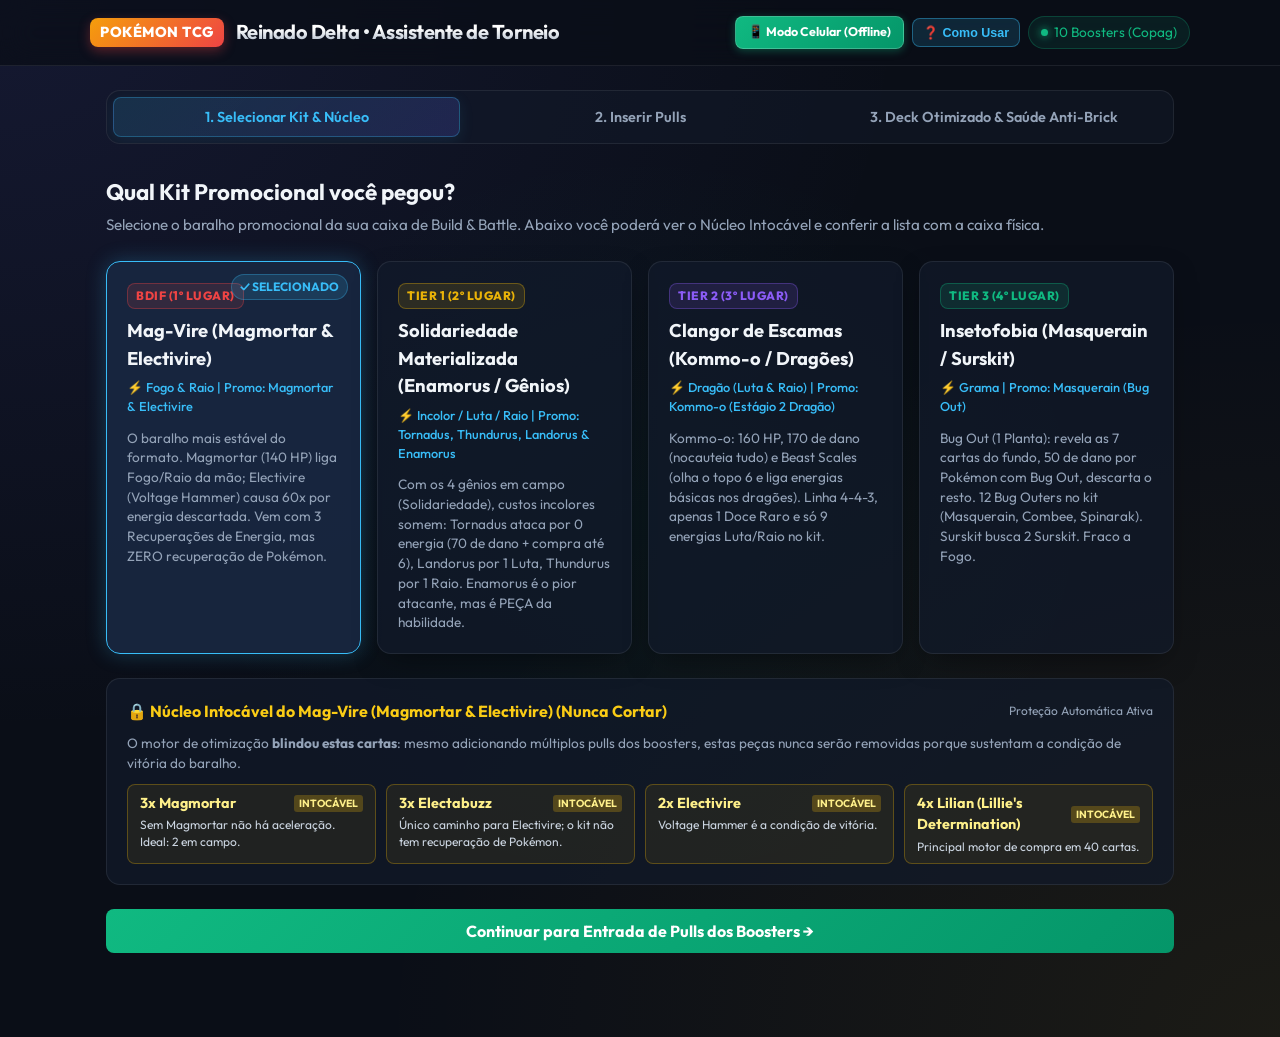
==== app/index.html @ 2afff57f "feat: assistente tático de pré-lançamento reinado delta com suporte mobile offline e 10 boosters" ====
<!DOCTYPE html>
<html lang="pt-BR">
<head>
  <meta charset="UTF-8">
  <meta name="viewport" content="width=device-width, initial-scale=1.0">
  <title>Assistente Tático de Pré-Lançamento | Reinado Delta (Pokémon TCG)</title>
  <meta name="description" content="Assistente de montagem e otimização de baralhos de 40 cartas para o torneio de pré-lançamento da coleção Reinado Delta de Pokémon TCG.">
  <link rel="stylesheet" href="style.css">
</head>
<body>

  <!-- Top Header -->
  <header>
    <div class="header-container">
      <div class="logo-area">
        <span class="logo-badge">POKÉMON TCG</span>
        <span class="logo-title">Reinado Delta • Assistente de Torneio</span>
      </div>
      <div class="header-actions">
        <a href="assistente_offline.html" download="assistente_reinado_delta.html" class="btn-offline-download" title="Baixe este arquivo único e use no celular sem instalar nada e sem internet!">
          📱 Modo Celular (Offline)
        </a>
        <button class="btn-mobile-help" onclick="toggleMobileHelpModal()" title="Instruções para rodar no celular">
          ❓ Como Usar
        </button>
        <div class="event-status">
          <span class="status-dot"></span>
          <span>10 Boosters (Copag)</span>
        </div>
      </div>
    </div>
  </header>

  <!-- Modal / Banner de Instruções para Uso no Celular -->
  <div id="mobileHelpModal" class="mobile-help-box" style="display:none;">
    <div class="mobile-help-header">
      <span>📲 Como Rodar no Celular Sem Instalar Nada</span>
      <button class="btn-close-help" onclick="toggleMobileHelpModal()">✕</button>
    </div>
    <div class="mobile-help-content">
      <div class="help-step">
        <strong>1. Arquivo Único:</strong> Toque no botão verde <em>"📱 Modo Celular (Offline)"</em> acima para baixar o arquivo <code>assistente_reinado_delta.html</code>.
      </div>
      <div class="help-step">
        <strong>2. No Celular:</strong> Você também pode mandar esse arquivo para si mesmo pelo WhatsApp ou Drive e abrir direto no Chrome ou Safari.
      </div>
      <div class="help-step">
        <strong>3. Zero Internet:</strong> O arquivo roda 100% offline dentro da loja, sem plano de dados e sem falhas de sinal.
      </div>
      <div class="help-tip">
        💡 <em>Dica de App Nativo:</em> No Safari (iOS) ou Chrome (Android), toque em <strong>"Adicionar à Tela de Início"</strong> para usar em tela cheia como se fosse um app instalado da loja!
      </div>
    </div>
  </div>

  <!-- Main Container -->
  <main class="main-wrapper">

    <!-- Stepper Navigation -->
    <nav class="stepper" id="stepperNav">
      <button class="step-tab active" data-step="view-kit" id="tab-kit">
        <span>1. Selecionar Kit & Núcleo</span>
      </button>
      <button class="step-tab" data-step="view-pulls" id="tab-pulls">
        <span>2. Inserir Pulls</span>
      </button>
      <button class="step-tab" data-step="view-results" id="tab-results">
        <span>3. Deck Otimizado & Saúde Anti-Brick</span>
      </button>
    </nav>

    <!-- ETAPA 1: SELEÇÃO DO KIT & NÚCLEO INTOCÁVEL -->
    <section class="section-view active" id="view-kit">
      <div class="section-header">
        <h2 class="section-title">Qual Kit Promocional você pegou?</h2>
        <p class="section-desc">Selecione o baralho promocional da sua caixa de Build & Battle. Abaixo você poderá ver o Núcleo Intocável e conferir a lista com a caixa física.</p>
      </div>

      <div class="kits-grid" id="kitsContainer">
        <!-- Renderizado dinamicamente via data.js -->
      </div>

      <!-- Detalhamento do Kit Selecionado: Núcleo Intocável e Debate -->
      <div id="kitDetailPanel"></div>

      <button class="btn-action-primary" onclick="switchStep('view-pulls')" id="btnGoToPulls">
        Continuar para Entrada de Pulls dos Boosters →
      </button>
    </section>

    <!-- ETAPA 2: ENTRADA DOS PULLS -->
    <section class="section-view" id="view-pulls">
      <div class="section-header">
        <h2 class="section-title">O que você tirou nos 10 Boosters (60 Cartas)?</h2>
        <p class="section-desc">Informe as cartas abertas nos seus 10 boosters físicos de 6 cartas (formato nacional Copag = 60 cartas no total). As sugestões abaixo já estão filtradas e otimizadas para o seu kit selecionado.</p>
      </div>

      <!-- Banner de Sugestões Específicas do Kit Escolhido -->
      <div id="kitSuggestionBannerContainer"></div>

      <!-- Quick Text Parser Box -->
      <div class="input-options-box">
        <div class="quick-text-parser">
          <label for="quickTextInput" style="font-weight:600; font-size:0.9rem; color:#38bdf8;">
            ⚡ Entrada Rápida por Digitação / Voz:
          </label>
          <textarea id="quickTextInput" placeholder="Exemplo: 1 delibird, 2 zinia, 1 arcanine com growlithe, 1 tubo de lava, 1 electabuzz extra"></textarea>
          <button class="btn-parse" id="btnParseText">Identificar e Adicionar Cartas</button>
        </div>
        <p style="font-size:0.8rem; color:var(--text-muted);">
          Dica: Você também pode usar os seletores individuais abaixo com 1 clique (+ / -).
        </p>
      </div>

      <!-- Grid de Cartas Relevantes / Staples -->
      <div class="staples-grid" id="staplesContainer">
        <!-- Renderizado dinamicamente via data.js com ordenação por sinergia -->
      </div>

      <button class="btn-action-primary" onclick="switchStep('view-results')" id="btnGoToResults">
        ⚡ Gerar Deck Otimizado de 40 Cartas e Estratégia →
      </button>
    </section>

    <!-- ETAPA 3: RESULTADOS, SAÚDE ANTI-BRICK E TÁTICAS -->
    <section class="section-view" id="view-results">
      <div class="section-header">
        <h2 class="section-title">Seu Baralho Otimizado de Torneio</h2>
        <p class="section-desc">Cortes e adições calculados com núcleo protegido, balanço anti-brick e plano de ataque todo turno.</p>
      </div>

      <!-- Barra de Troca Rápida de Deck para Comparação Imediata no Celular -->
      <div class="quick-deck-switcher-bar">
        <span class="switcher-label">🔄 Deck em Análise:</span>
        <div class="switcher-buttons">
          <button class="btn-switch-deck" id="switch-btn-magmortar" onclick="selectKitAndRecalculate('magmortar')">⚡ Mag-Vire</button>
          <button class="btn-switch-deck" id="switch-btn-enamorus" onclick="selectKitAndRecalculate('enamorus')">🌪️ Gênios</button>
          <button class="btn-switch-deck" id="switch-btn-kommo" onclick="selectKitAndRecalculate('kommo')">🐉 Kommo-o</button>
          <button class="btn-switch-deck" id="switch-btn-masquerain" onclick="selectKitAndRecalculate('masquerain')">🐛 Masquerain</button>
        </div>
      </div>

      <!-- Painel de Saúde do Deck (Anti-Brick Dashboard) -->
      <div id="deckHealthDashboard" style="margin-bottom: 20px;"></div>

      <div class="results-container">
        
        <!-- Coluna Esquerda: Recomendações, Cortes e Táticas -->
        <div style="display:flex; flex-direction:column; gap:16px;">
          
          <!-- Plano para Atacar Todo Turno -->
          <div class="box-panel">
            <h3 class="panel-heading">⚡ Plano para Atacar Todo Turno</h3>
            <div id="attackPlanContainer"></div>
          </div>

          <!-- Painel de Cortes e Adições -->
          <div class="box-panel" id="panelCutsAndAdds">
            <h3 class="panel-heading">✂️ Cortes e Adições Recomendados</h3>
            <div id="preSwapsContainer"></div>
            <div id="cutsContainer"></div>
            <div id="addsContainer"></div>
            <div id="standbyCutsContainer"></div>
          </div>

          <!-- Estação de Energia do Balcão & Alertas -->
          <div class="box-panel" id="panelEnergyAndAlerts">
            <h3 class="panel-heading">⚡ Estação de Energia do Balcão & Alertas</h3>
            <div id="energyStationContainer"></div>
            <div id="warningsContainer" style="margin-top:12px;"></div>
          </div>

          <!-- Painel de Confrontos (Matchups) -->
          <div class="box-panel" id="panelMatchups">
            <div class="panel-heading">
              <span>⚔️ Guia de Partida & Confrontos (VS Cada Arquétipo)</span>
            </div>
            <div id="turnOrderBanner" style="margin-bottom:14px;"></div>
            <div id="matchupFilterContainer" style="margin-bottom:14px;"></div>
            <div id="tacticsMatchups"></div>
          </div>

        </div>

        <!-- Coluna Direita: Lista Final do Baralho -->
        <div>
          <div class="box-panel">
            <div class="panel-heading">
              <span>Baralho Final</span>
              <div style="display:flex; align-items:center; gap:8px;">
                <span class="deck-count-badge" id="deckCountBadge">40 Cartas</span>
                <button class="btn-clipboard" id="btnCopyDeck">📋 Copiar Lista</button>
              </div>
            </div>
            
            <div id="deckListContainer"></div>
          </div>
        </div>

      </div>

      <button class="btn-action-primary" style="background:linear-gradient(135deg, #0284c7, #2563eb); margin-top:20px;" onclick="switchStep('view-pulls')">
        ← Voltar e Ajustar Cartas Abertas
      </button>
    </section>

  </main>

  <script src="data.js"></script>
  <script src="engine.js"></script>
  <script src="app.js"></script>
</body>
</html>
---- app/style.css ----
@import url('https://fonts.googleapis.com/css2?family=Outfit:wght@300;400;500;600;700;800&family=JetBrains+Mono:wght@400;500;700&display=swap');

:root {
  --bg-main: #0a0e17;
  --bg-card: rgba(18, 26, 43, 0.7);
  --bg-card-hover: rgba(28, 40, 65, 0.85);
  --border-subtle: rgba(255, 255, 255, 0.08);
  --border-highlight: rgba(255, 215, 0, 0.4);
  
  --text-main: #f1f5f9;
  --text-muted: #94a3b8;
  --text-accent: #38bdf8;

  --color-fire: #ef4444;
  --color-lightning: #eab308;
  --color-grass: #10b981;
  --color-dragon: #8b5cf6;
  --color-water: #06b6d4;
  
  --radius-sm: 8px;
  --radius-md: 14px;
  --radius-lg: 20px;
  
  --shadow-glow: 0 0 25px rgba(56, 189, 248, 0.15);
  --shadow-card: 0 10px 30px -10px rgba(0, 0, 0, 0.5);
  --transition: all 0.25s cubic-bezier(0.16, 1, 0.3, 1);
}

* {
  margin: 0;
  padding: 0;
  box-sizing: border-box;
  -webkit-tap-highlight-color: transparent;
}

body {
  font-family: 'Outfit', -apple-system, BlinkMacSystemFont, sans-serif;
  background-color: var(--bg-main);
  background-image: 
    radial-gradient(at 0% 0%, rgba(99, 102, 241, 0.12) 0px, transparent 50%),
    radial-gradient(at 100% 100%, rgba(234, 179, 8, 0.08) 0px, transparent 50%),
    radial-gradient(at 50% 50%, rgba(16, 185, 129, 0.05) 0px, transparent 50%);
  color: var(--text-main);
  min-height: 100vh;
  line-height: 1.5;
  padding-bottom: 60px;
}

/* Header & Brand */
header {
  backdrop-filter: blur(16px);
  background: rgba(10, 14, 23, 0.75);
  border-bottom: 1px solid var(--border-subtle);
  position: sticky;
  top: 0;
  z-index: 100;
  padding: 1rem 1.5rem;
}

.header-container {
  max-width: 1100px;
  margin: 0 auto;
  display: flex;
  justify-content: space-between;
  align-items: center;
}

.logo-area {
  display: flex;
  align-items: center;
  gap: 12px;
}

.logo-badge {
  background: linear-gradient(135deg, #f59e0b, #ef4444);
  color: #fff;
  font-weight: 800;
  font-size: 0.9rem;
  padding: 4px 10px;
  border-radius: var(--radius-sm);
  letter-spacing: 0.5px;
  box-shadow: 0 4px 12px rgba(239, 68, 68, 0.35);
}

.logo-title {
  font-size: 1.25rem;
  font-weight: 700;
  letter-spacing: -0.5px;
  background: linear-gradient(180deg, #fff 40%, #94a3b8 100%);
  -webkit-background-clip: text;
  -webkit-text-fill-color: transparent;
}

.event-status {
  font-size: 0.85rem;
  color: #10b981;
  background: rgba(16, 185, 129, 0.1);
  border: 1px solid rgba(16, 185, 129, 0.25);
  padding: 5px 12px;
  border-radius: 999px;
  display: flex;
  align-items: center;
  gap: 6px;
}

.status-dot {
  width: 7px;
  height: 7px;
  border-radius: 50%;
  background-color: #10b981;
  box-shadow: 0 0 8px #10b981;
  animation: pulse 2s infinite;
}

@keyframes pulse {
  0% { opacity: 0.4; }
  50% { opacity: 1; }
  100% { opacity: 0.4; }
}

/* Container */
.main-wrapper {
  max-width: 1100px;
  margin: 1.5rem auto;
  padding: 0 1rem;
}

/* Stepper Navigation */
.stepper {
  display: flex;
  gap: 8px;
  background: rgba(18, 26, 43, 0.5);
  padding: 6px;
  border-radius: var(--radius-md);
  border: 1px solid var(--border-subtle);
  margin-bottom: 2rem;
  overflow-x: auto;
}

.step-tab {
  flex: 1;
  min-width: 140px;
  padding: 10px 16px;
  border-radius: var(--radius-sm);
  border: none;
  background: transparent;
  color: var(--text-muted);
  font-family: inherit;
  font-weight: 600;
  font-size: 0.9rem;
  cursor: pointer;
  display: flex;
  align-items: center;
  justify-content: center;
  gap: 8px;
  transition: var(--transition);
}

.step-tab.active {
  background: linear-gradient(135deg, rgba(56, 189, 248, 0.15), rgba(99, 102, 241, 0.2));
  color: #38bdf8;
  border: 1px solid rgba(56, 189, 248, 0.3);
  box-shadow: 0 4px 15px rgba(56, 189, 248, 0.1);
}

.step-tab:hover:not(.active) {
  background: rgba(255, 255, 255, 0.04);
  color: #e2e8f0;
}

/* Section Card */
.section-view {
  display: none;
  animation: fadeIn 0.3s ease;
}

.section-view.active {
  display: block;
}

@keyframes fadeIn {
  from { opacity: 0; transform: translateY(6px); }
  to { opacity: 1; transform: translateY(0); }
}

.section-header {
  margin-bottom: 1.5rem;
}

.section-title {
  font-size: 1.4rem;
  font-weight: 700;
  margin-bottom: 0.3rem;
  display: flex;
  align-items: center;
  gap: 10px;
}

.section-desc {
  color: var(--text-muted);
  font-size: 0.95rem;
}

/* Kits Selection Grid */
.kits-grid {
  display: grid;
  grid-template-columns: repeat(auto-fit, minmax(240px, 1fr));
  gap: 16px;
  margin-bottom: 1.5rem;
}

.kit-card {
  background: var(--bg-card);
  border: 1px solid var(--border-subtle);
  border-radius: var(--radius-md);
  padding: 1.25rem;
  cursor: pointer;
  transition: var(--transition);
  position: relative;
  overflow: hidden;
  box-shadow: var(--shadow-card);
}

.kit-card:hover {
  background: var(--bg-card-hover);
  transform: translateY(-3px);
  border-color: rgba(255, 255, 255, 0.2);
}

.kit-card.selected {
  border-color: #38bdf8;
  background: rgba(24, 38, 64, 0.95);
  box-shadow: 0 0 20px rgba(56, 189, 248, 0.25);
}

.kit-card.selected::after {
  content: "✓ SELECIONADO";
  position: absolute;
  top: 12px;
  right: 12px;
  font-size: 0.75rem;
  font-weight: 700;
  color: #38bdf8;
  background: rgba(56, 189, 248, 0.15);
  padding: 3px 8px;
  border-radius: 999px;
  border: 1px solid rgba(56, 189, 248, 0.3);
}

.kit-tier-badge {
  display: inline-block;
  font-size: 0.75rem;
  font-weight: 800;
  text-transform: uppercase;
  padding: 3px 8px;
  border-radius: var(--radius-sm);
  margin-bottom: 8px;
  letter-spacing: 0.5px;
}

.kit-name {
  font-size: 1.15rem;
  font-weight: 700;
  margin-bottom: 6px;
}

.kit-type-tag {
  font-size: 0.8rem;
  color: var(--text-accent);
  margin-bottom: 12px;
  font-weight: 500;
}

.kit-desc {
  font-size: 0.85rem;
  color: var(--text-muted);
  line-height: 1.45;
}

/* PAINEL DE DETALHES DO KIT (NÚCLEO INTOCÁVEL & CONFERÊNCIA) */
.kit-detail-card {
  background: var(--bg-card);
  border: 1px solid var(--border-subtle);
  border-radius: var(--radius-md);
  padding: 1.25rem;
  margin-bottom: 1.5rem;
}

.core-cards-grid {
  display: grid;
  grid-template-columns: repeat(auto-fill, minmax(240px, 1fr));
  gap: 10px;
  margin-top: 10px;
}

.core-card-item {
  background: rgba(234, 179, 8, 0.08);
  border: 1px solid rgba(234, 179, 8, 0.3);
  border-radius: var(--radius-sm);
  padding: 8px 12px;
  display: flex;
  flex-direction: column;
  gap: 3px;
}

.core-card-name {
  font-weight: 700;
  font-size: 0.9rem;
  color: #fef08a;
  display: flex;
  align-items: center;
  justify-content: space-between;
}

.core-card-reason {
  font-size: 0.75rem;
  color: #cbd5e1;
  line-height: 1.35;
}

/* PAINEL DE SAÚDE ANTI-BRICK (DASHBOARD) */
.health-dashboard {
  background: linear-gradient(135deg, rgba(18, 26, 43, 0.85), rgba(15, 23, 42, 0.95));
  border: 1px solid rgba(56, 189, 248, 0.3);
  border-radius: var(--radius-md);
  padding: 1.25rem;
  box-shadow: 0 10px 25px -5px rgba(0, 0, 0, 0.4);
}

.health-grid {
  display: grid;
  grid-template-columns: repeat(auto-fit, minmax(180px, 1fr));
  gap: 12px;
  margin-top: 12px;
}

.health-metric-box {
  background: rgba(10, 14, 23, 0.65);
  border: 1px solid var(--border-subtle);
  border-radius: var(--radius-sm);
  padding: 10px 12px;
  display: flex;
  flex-direction: column;
  gap: 4px;
}

.health-metric-title {
  font-size: 0.75rem;
  color: var(--text-muted);
  text-transform: uppercase;
  font-weight: 600;
  letter-spacing: 0.5px;
}

.health-metric-val {
  font-family: 'JetBrains Mono', monospace;
  font-size: 1.25rem;
  font-weight: 800;
  color: #fff;
  display: flex;
  align-items: center;
  gap: 6px;
}

.health-metric-sub {
  font-size: 0.7rem;
  color: var(--text-muted);
}

.metric-status-badge {
  font-size: 0.65rem;
  padding: 2px 6px;
  border-radius: 4px;
  font-weight: 700;
}

.status-ok {
  background: rgba(16, 185, 129, 0.2);
  color: #86efac;
  border: 1px solid rgba(16, 185, 129, 0.4);
}

.status-warn {
  background: rgba(234, 179, 8, 0.2);
  color: #fef08a;
  border: 1px solid rgba(234, 179, 8, 0.4);
}

/* PLANO DE ATAQUE TODO TURNO */
.attack-plan-list {
  display: flex;
  flex-direction: column;
  gap: 8px;
}

.attack-plan-step {
  background: rgba(10, 14, 23, 0.6);
  border-left: 3px solid #10b981;
  padding: 8px 12px;
  border-radius: 4px;
  font-size: 0.85rem;
  line-height: 1.45;
}

/* DYNAMIC SUGGESTION BANNER FOR STEP 2 */
.kit-suggestion-banner {
  background: linear-gradient(135deg, rgba(30, 41, 59, 0.9), rgba(15, 23, 42, 0.95));
  border: 1px solid rgba(56, 189, 248, 0.35);
  border-radius: var(--radius-md);
  padding: 1.25rem;
  margin-bottom: 1.5rem;
  box-shadow: 0 8px 25px -5px rgba(0, 0, 0, 0.4);
  position: relative;
  overflow: hidden;
}

.kit-suggestion-banner::before {
  content: "";
  position: absolute;
  top: 0;
  left: 0;
  width: 4px;
  height: 100%;
  background: linear-gradient(180deg, #38bdf8, #818cf8);
}

.banner-title-row {
  display: flex;
  align-items: center;
  justify-content: space-between;
  margin-bottom: 10px;
}

.banner-kit-badge {
  font-size: 0.85rem;
  font-weight: 800;
  padding: 4px 10px;
  border-radius: var(--radius-sm);
  display: inline-flex;
  align-items: center;
  gap: 6px;
}

.banner-section-text {
  font-size: 0.9rem;
  line-height: 1.5;
  margin-bottom: 8px;
}

.banner-golden {
  color: #fef08a;
}

.banner-traps {
  color: #fca5a5;
  font-size: 0.85rem;
}

/* Quick Input Mode */
.input-options-box {
  background: var(--bg-card);
  border: 1px solid var(--border-subtle);
  border-radius: var(--radius-md);
  padding: 1.25rem;
  margin-bottom: 1.5rem;
}

.quick-text-parser {
  display: flex;
  flex-direction: column;
  gap: 10px;
  margin-bottom: 0.5rem;
}

.quick-text-parser textarea {
  width: 100%;
  background: rgba(10, 14, 23, 0.8);
  border: 1px solid var(--border-subtle);
  color: #fff;
  border-radius: var(--radius-sm);
  padding: 12px;
  font-family: 'JetBrains Mono', monospace;
  font-size: 0.9rem;
  resize: vertical;
  min-height: 70px;
  transition: var(--transition);
}

.quick-text-parser textarea:focus {
  outline: none;
  border-color: #38bdf8;
  box-shadow: 0 0 10px rgba(56, 189, 248, 0.2);
}

.btn-parse {
  align-self: flex-start;
  background: linear-gradient(135deg, #0284c7, #2563eb);
  color: #fff;
  border: none;
  font-family: inherit;
  font-weight: 600;
  font-size: 0.9rem;
  padding: 8px 18px;
  border-radius: var(--radius-sm);
  cursor: pointer;
  transition: var(--transition);
}

.btn-parse:hover {
  filter: brightness(1.15);
  box-shadow: 0 4px 15px rgba(37, 99, 235, 0.35);
}

/* Booster Cards Grid */
.staples-grid {
  display: grid;
  grid-template-columns: repeat(auto-fill, minmax(280px, 1fr));
  gap: 14px;
}

.staple-card {
  background: var(--bg-card);
  border: 1px solid var(--border-subtle);
  border-radius: var(--radius-md);
  padding: 1rem;
  display: flex;
  flex-direction: column;
  justify-content: space-between;
  gap: 10px;
  transition: var(--transition);
  position: relative;
}

.staple-card:hover {
  border-color: rgba(255, 255, 255, 0.18);
  background: var(--bg-card-hover);
}

.staple-card.recommended-for-deck {
  border: 1.5px solid rgba(56, 189, 248, 0.55);
  background: rgba(24, 38, 64, 0.85);
  box-shadow: 0 0 18px rgba(56, 189, 248, 0.15);
}

.staple-card.recommended-for-deck::before {
  content: "⭐ RECOMENDADO PRO SEU KIT";
  position: absolute;
  top: -9px;
  left: 12px;
  background: #0284c7;
  color: #fff;
  font-size: 0.65rem;
  font-weight: 800;
  padding: 2px 7px;
  border-radius: 4px;
  letter-spacing: 0.5px;
}

.staple-card.anti-synergy-for-deck {
  border: 1px solid rgba(239, 68, 68, 0.35);
  opacity: 0.82;
}

.staple-card.anti-synergy-for-deck:hover {
  opacity: 1;
}

.synergy-note-box {
  background: rgba(10, 14, 23, 0.6);
  border-left: 3px solid #38bdf8;
  padding: 6px 10px;
  border-radius: 4px;
  font-size: 0.75rem;
  margin-top: 6px;
  line-height: 1.35;
}

.synergy-note-box.warning-note {
  border-left-color: #ef4444;
  color: #fca5a5;
  background: rgba(239, 68, 68, 0.08);
}

.staple-header {
  display: flex;
  justify-content: space-between;
  align-items: flex-start;
}

.staple-title {
  font-size: 1rem;
  font-weight: 700;
}

.staple-tier {
  font-size: 0.75rem;
  font-weight: 700;
  padding: 2px 7px;
  border-radius: var(--radius-sm);
  background: rgba(255, 255, 255, 0.1);
}

.staple-tier.tier-S {
  background: rgba(234, 179, 8, 0.2);
  color: #facc15;
  border: 1px solid rgba(234, 179, 8, 0.4);
}

.staple-tier.tier-A {
  background: rgba(56, 189, 248, 0.15);
  color: #38bdf8;
  border: 1px solid rgba(56, 189, 248, 0.3);
}

.staple-tier.tier-B {
  background: rgba(148, 163, 184, 0.15);
  color: #cbd5e1;
}

.staple-desc {
  font-size: 0.8rem;
  color: var(--text-muted);
  line-height: 1.4;
}

.counter-controls {
  display: flex;
  align-items: center;
  justify-content: space-between;
  background: rgba(10, 14, 23, 0.6);
  padding: 4px 8px;
  border-radius: var(--radius-sm);
  border: 1px solid var(--border-subtle);
}

.btn-counter {
  width: 28px;
  height: 28px;
  border-radius: 6px;
  border: 1px solid var(--border-subtle);
  background: rgba(255, 255, 255, 0.05);
  color: #fff;
  font-size: 1.1rem;
  font-weight: bold;
  display: flex;
  align-items: center;
  justify-content: center;
  cursor: pointer;
  transition: var(--transition);
}

.btn-counter:hover {
  background: rgba(56, 189, 248, 0.2);
  border-color: #38bdf8;
}

.counter-val {
  font-family: 'JetBrains Mono', monospace;
  font-weight: 700;
  font-size: 0.95rem;
}

/* Result View Layout */
.results-container {
  display: grid;
  grid-template-columns: 1fr 1fr;
  gap: 20px;
}

@media (max-width: 800px) {
  .results-container {
    grid-template-columns: 1fr;
  }
}

.box-panel {
  background: var(--bg-card);
  border: 1px solid var(--border-subtle);
  border-radius: var(--radius-md);
  padding: 1.25rem;
  box-shadow: var(--shadow-card);
}

.panel-heading {
  font-size: 1.15rem;
  font-weight: 700;
  margin-bottom: 1rem;
  padding-bottom: 0.5rem;
  border-bottom: 1px solid var(--border-subtle);
  display: flex;
  align-items: center;
  justify-content: space-between;
}

.deck-count-badge {
  background: #10b981;
  color: #064e3b;
  font-weight: 800;
  font-size: 0.8rem;
  padding: 3px 9px;
  border-radius: 999px;
}

.cut-item {
  background: rgba(239, 68, 68, 0.08);
  border-left: 3px solid #ef4444;
  padding: 8px 12px;
  border-radius: 4px;
  margin-bottom: 8px;
  font-size: 0.85rem;
}

.add-item {
  background: rgba(16, 185, 129, 0.08);
  border-left: 3px solid #10b981;
  padding: 8px 12px;
  border-radius: 4px;
  margin-bottom: 8px;
  font-size: 0.85rem;
}

.deck-category {
  margin-bottom: 1rem;
}

.category-title {
  font-size: 0.85rem;
  font-weight: 700;
  text-transform: uppercase;
  color: var(--text-accent);
  margin-bottom: 6px;
  letter-spacing: 0.5px;
}

.deck-card-row {
  display: flex;
  justify-content: space-between;
  align-items: center;
  padding: 6px 0;
  border-bottom: 1px solid rgba(255, 255, 255, 0.04);
  font-size: 0.9rem;
}

.deck-card-count {
  font-family: 'JetBrains Mono', monospace;
  font-weight: 700;
  color: #38bdf8;
  margin-right: 8px;
}

.badge-core-tag {
  font-size: 0.65rem;
  font-weight: 800;
  background: rgba(234, 179, 8, 0.2);
  color: #facc15;
  border: 1px solid rgba(234, 179, 8, 0.4);
  padding: 1px 6px;
  border-radius: 4px;
  margin-left: 6px;
}

.matchup-box {
  background: rgba(99, 102, 241, 0.08);
  border: 1px solid rgba(99, 102, 241, 0.2);
  border-radius: var(--radius-sm);
  padding: 10px 14px;
  margin-bottom: 10px;
  font-size: 0.85rem;
}

.alert-warning {
  background: rgba(234, 179, 8, 0.1);
  border: 1px solid rgba(234, 179, 8, 0.3);
  color: #fef08a;
  padding: 10px 14px;
  border-radius: var(--radius-sm);
  margin-bottom: 12px;
  font-size: 0.85rem;
}

.btn-action-primary {
  display: block;
  width: 100%;
  background: linear-gradient(135deg, #10b981, #059669);
  color: #fff;
  border: none;
  font-family: inherit;
  font-size: 1rem;
  font-weight: 700;
  padding: 12px 20px;
  border-radius: var(--radius-sm);
  cursor: pointer;
  text-align: center;
  transition: var(--transition);
  margin-top: 1.5rem;
}

.btn-action-primary:hover {
  filter: brightness(1.15);
  box-shadow: 0 6px 20px rgba(16, 185, 129, 0.35);
}

.btn-clipboard {
  background: rgba(255, 255, 255, 0.08);
  border: 1px solid var(--border-subtle);
  color: #fff;
  font-family: inherit;
  font-size: 0.8rem;
  font-weight: 600;
  padding: 6px 12px;
  border-radius: var(--radius-sm);
  cursor: pointer;
  transition: var(--transition);
}

.btn-clipboard:hover {
  background: rgba(255, 255, 255, 0.15);
}

/* =====================================================================
   ESTAÇÃO DE ENERGIA DO BALCÃO & ESTILOS AVANÇADOS DA ETAPA 3
   ===================================================================== */
.energy-station-box {
  background: rgba(15, 23, 42, 0.65);
  border: 1px solid rgba(56, 189, 248, 0.25);
  border-radius: var(--radius-sm);
  padding: 14px;
}

.energy-station-title {
  font-size: 0.85rem;
  font-weight: 700;
  color: #38bdf8;
  margin-bottom: 10px;
  display: flex;
  align-items: center;
  gap: 6px;
}

.energy-pills-row {
  display: flex;
  flex-wrap: wrap;
  gap: 10px;
  margin-bottom: 12px;
}

.energy-pill {
  display: inline-flex;
  align-items: center;
  gap: 8px;
  background: rgba(30, 41, 59, 0.8);
  border: 1px solid rgba(255, 255, 255, 0.12);
  padding: 6px 14px;
  border-radius: 9999px;
  font-size: 0.9rem;
  font-weight: 700;
  color: #f8fafc;
  box-shadow: 0 2px 6px rgba(0, 0, 0, 0.3);
}

.energy-pill-count {
  background: rgba(56, 189, 248, 0.2);
  color: #38bdf8;
  border: 1px solid rgba(56, 189, 248, 0.4);
  padding: 2px 8px;
  border-radius: 12px;
  font-size: 0.8rem;
}

.energy-tip-box {
  font-size: 0.8rem;
  color: #94a3b8;
  line-height: 1.4;
  margin-bottom: 10px;
}

.energy-weakness-tag {
  display: inline-flex;
  align-items: center;
  gap: 6px;
  font-size: 0.75rem;
  font-weight: 700;
  padding: 4px 10px;
  border-radius: 6px;
  background: rgba(244, 63, 94, 0.12);
  border: 1px solid rgba(244, 63, 94, 0.3);
  color: #fda4af;
}

.clean-status-banner {
  display: flex;
  align-items: center;
  gap: 8px;
  background: rgba(16, 185, 129, 0.08);
  border: 1px solid rgba(16, 185, 129, 0.25);
  color: #6ee7b7;
  padding: 8px 12px;
  border-radius: var(--radius-sm);
  font-size: 0.8rem;
  font-weight: 600;
}

/* =====================================================================
   FILA DE CORTES DE PRONTIDÃO (STANDBY CUTS QUEUE)
   ===================================================================== */
.standby-cuts-box {
  background: rgba(30, 41, 59, 0.5);
  border: 1px dashed rgba(148, 163, 184, 0.25);
  border-radius: var(--radius-sm);
  padding: 12px 14px;
  margin-top: 10px;
}

.standby-cuts-header {
  font-size: 0.8rem;
  font-weight: 700;
  color: #cbd5e1;
  margin-bottom: 8px;
  display: flex;
  align-items: center;
  gap: 6px;
}

.standby-cut-item {
  display: flex;
  align-items: flex-start;
  gap: 8px;
  font-size: 0.78rem;
  color: #94a3b8;
  padding: 4px 0;
  border-bottom: 1px solid rgba(255, 255, 255, 0.04);
}

.standby-cut-item:last-child {
  border-bottom: none;
}

.standby-cut-badge {
  font-size: 0.7rem;
  font-weight: 700;
  background: rgba(239, 68, 68, 0.15);
  color: #fca5a5;
  border: 1px solid rgba(239, 68, 68, 0.3);
  padding: 1px 6px;
  border-radius: 4px;
  white-space: nowrap;
}

/* =====================================================================
   ORDEM DE TURNO & ABAS DE CONFRONTOS (MATCHUP SYSTEM)
   ===================================================================== */
.turn-order-card {
  display: flex;
  align-items: center;
  gap: 12px;
  background: rgba(16, 185, 129, 0.08);
  border: 1px solid rgba(16, 185, 129, 0.25);
  padding: 10px 14px;
  border-radius: var(--radius-sm);
}

.turn-order-label {
  font-size: 0.75rem;
  text-transform: uppercase;
  letter-spacing: 0.05em;
  color: #6ee7b7;
  font-weight: 800;
}

.turn-order-text {
  font-size: 0.85rem;
  font-weight: 600;
  color: #f8fafc;
}

.matchup-filter-bar {
  display: flex;
  flex-wrap: wrap;
  gap: 8px;
}

.matchup-filter-btn {
  background: rgba(255, 255, 255, 0.05);
  border: 1px solid var(--border-subtle);
  color: var(--text-muted);
  font-family: inherit;
  font-size: 0.8rem;
  font-weight: 600;
  padding: 6px 12px;
  border-radius: var(--radius-sm);
  cursor: pointer;
  transition: var(--transition);
}

.matchup-filter-btn:hover {
  background: rgba(255, 255, 255, 0.1);
  color: #fff;
}

.matchup-filter-btn.active {
  background: rgba(56, 189, 248, 0.15);
  border-color: #38bdf8;
  color: #38bdf8;
  box-shadow: 0 0 10px rgba(56, 189, 248, 0.2);
}

.matchup-cards-grid {
  display: flex;
  flex-direction: column;
  gap: 12px;
}

.matchup-card-modern {
  background: rgba(15, 23, 42, 0.65);
  border: 1px solid rgba(255, 255, 255, 0.08);
  border-radius: var(--radius-sm);
  padding: 14px;
  transition: var(--transition);
}

.matchup-card-modern:hover {
  border-color: rgba(56, 189, 248, 0.3);
  box-shadow: 0 4px 16px rgba(0, 0, 0, 0.3);
}

.matchup-header-modern {
  display: flex;
  justify-content: space-between;
  align-items: center;
  margin-bottom: 10px;
  padding-bottom: 8px;
  border-bottom: 1px solid rgba(255, 255, 255, 0.06);
}

.matchup-title-text {
  font-size: 0.95rem;
  font-weight: 800;
  color: #f8fafc;
}

.matchup-adv-badge {
  font-size: 0.72rem;
  font-weight: 800;
  padding: 3px 10px;
  border-radius: 9999px;
  text-transform: uppercase;
  letter-spacing: 0.03em;
}

.adv-favorable {
  background: rgba(16, 185, 129, 0.15);
  color: #6ee7b7;
  border: 1px solid rgba(16, 185, 129, 0.4);
}

.adv-even {
  background: rgba(234, 179, 8, 0.15);
  color: #fde047;
  border: 1px solid rgba(234, 179, 8, 0.4);
}

.adv-unfavorable {
  background: rgba(239, 68, 68, 0.15);
  color: #fca5a5;
  border: 1px solid rgba(239, 68, 68, 0.4);
}

.matchup-section {
  margin-bottom: 8px;
  font-size: 0.83rem;
  line-height: 1.45;
}

.matchup-section-label {
  font-size: 0.72rem;
  font-weight: 800;
  text-transform: uppercase;
  letter-spacing: 0.04em;
  margin-bottom: 2px;
  display: flex;
  align-items: center;
  gap: 4px;
}

.label-target {
  color: #38bdf8;
}

.label-plan {
  color: #a7f3d0;
}

.label-caution {
  color: #fca5a5;
}

.matchup-caution-box {
  background: rgba(239, 68, 68, 0.06);
  border-left: 3px solid #ef4444;
  padding: 6px 10px;
  border-radius: 0 4px 4px 0;
  margin-top: 6px;
  font-size: 0.8rem;
  color: #fecaca;
}

/* =====================================================================
   DETALHAMENTO TÁTICO EXPANSÍVEL (COMO FAZER NA PRÁTICA)
   ===================================================================== */
.btn-toggle-details {
  display: flex;
  align-items: center;
  justify-content: space-between;
  width: 100%;
  background: rgba(56, 189, 248, 0.08);
  border: 1px solid rgba(56, 189, 248, 0.25);
  color: #38bdf8;
  font-family: inherit;
  font-size: 0.8rem;
  font-weight: 700;
  padding: 8px 12px;
  border-radius: var(--radius-sm);
  cursor: pointer;
  margin-top: 10px;
  transition: var(--transition);
}

.btn-toggle-details:hover {
  background: rgba(56, 189, 248, 0.16);
  border-color: #38bdf8;
  color: #fff;
  box-shadow: 0 2px 8px rgba(56, 189, 248, 0.2);
}

.matchup-details-accordion {
  background: rgba(15, 23, 42, 0.85);
  border: 1px solid rgba(56, 189, 248, 0.2);
  border-radius: var(--radius-sm);
  padding: 12px 14px;
  margin-top: 10px;
  display: flex;
  flex-direction: column;
  gap: 10px;
  animation: fadeInAccordion 0.25s ease-out;
}

@keyframes fadeInAccordion {
  from { opacity: 0; transform: translateY(-4px); }
  to { opacity: 1; transform: translateY(0); }
}

.details-block {
  font-size: 0.8rem;
  line-height: 1.45;
}

.details-block-header {
  font-size: 0.72rem;
  font-weight: 800;
  text-transform: uppercase;
  letter-spacing: 0.04em;
  margin-bottom: 3px;
  display: flex;
  align-items: center;
  gap: 5px;
}

.header-pull {
  color: #38bdf8;
}

.header-math {
  color: #facc15;
}

.header-steps {
  color: #34d399;
}

.header-planb {
  color: #fb923c;
}

.details-step-list {
  display: flex;
  flex-direction: column;
  gap: 4px;
  margin-top: 4px;
}

.details-step-item {
  background: rgba(255, 255, 255, 0.03);
  padding: 4px 8px;
  border-radius: 4px;
  border-left: 2px solid #10b981;
  color: #cbd5e1;
}

.details-planb-box {
  background: rgba(249, 115, 22, 0.08);
  border-left: 2px solid #f97316;
  padding: 6px 10px;
  border-radius: 0 4px 4px 0;
  color: #fed7aa;
}

/* =====================================================================
   RECURSOS MOBILE & OFFLINE ZERO-INSTALL
   ===================================================================== */
.header-actions {
  display: flex;
  align-items: center;
  gap: 8px;
  flex-wrap: wrap;
}

.btn-offline-download {
  display: inline-flex;
  align-items: center;
  gap: 6px;
  background: linear-gradient(135deg, #10b981, #059669);
  color: #fff;
  font-size: 0.78rem;
  font-weight: 700;
  padding: 6px 12px;
  border-radius: var(--radius-sm);
  text-decoration: none;
  box-shadow: 0 2px 8px rgba(16, 185, 129, 0.35);
  transition: var(--transition);
  border: 1px solid rgba(255, 255, 255, 0.2);
}

.btn-offline-download:hover {
  transform: translateY(-1px);
  box-shadow: 0 4px 12px rgba(16, 185, 129, 0.5);
  color: #fff;
}

.btn-mobile-help {
  background: rgba(56, 189, 248, 0.15);
  border: 1px solid rgba(56, 189, 248, 0.4);
  color: #38bdf8;
  font-size: 0.78rem;
  font-weight: 600;
  padding: 6px 10px;
  border-radius: var(--radius-sm);
  cursor: pointer;
  transition: var(--transition);
}

.btn-mobile-help:hover {
  background: rgba(56, 189, 248, 0.25);
}

/* Modal / Box de Ajuda Celular */
.mobile-help-box {
  background: #0f172a;
  border: 1px solid #38bdf8;
  border-radius: var(--radius-md);
  margin: 12px auto;
  max-width: 1200px;
  padding: 16px;
  box-shadow: 0 8px 24px rgba(0, 0, 0, 0.5);
  animation: fadeIn 0.2s ease-out;
}

.mobile-help-header {
  display: flex;
  justify-content: space-between;
  align-items: center;
  font-size: 0.95rem;
  font-weight: 700;
  color: #38bdf8;
  border-bottom: 1px solid rgba(56, 189, 248, 0.2);
  padding-bottom: 8px;
  margin-bottom: 12px;
}

.btn-close-help {
  background: none;
  border: none;
  color: #94a3b8;
  font-size: 1.1rem;
  cursor: pointer;
}

.mobile-help-content {
  display: flex;
  flex-direction: column;
  gap: 10px;
  font-size: 0.85rem;
  line-height: 1.5;
  color: #cbd5e1;
}

.help-step {
  background: rgba(255, 255, 255, 0.03);
  padding: 8px 12px;
  border-radius: var(--radius-sm);
  border-left: 3px solid #38bdf8;
}

.help-tip {
  background: rgba(234, 179, 8, 0.1);
  border-left: 3px solid #eab308;
  padding: 8px 12px;
  border-radius: var(--radius-sm);
  color: #fef08a;
  font-size: 0.82rem;
}

/* Barra de Troca Rápida de Decks (Etapa 3) */
.quick-deck-switcher-bar {
  display: flex;
  align-items: center;
  gap: 10px;
  background: rgba(15, 23, 42, 0.8);
  border: 1px solid var(--border-subtle);
  border-radius: var(--radius-md);
  padding: 8px 14px;
  margin-bottom: 18px;
  flex-wrap: wrap;
}

.switcher-label {
  font-size: 0.82rem;
  font-weight: 700;
  color: #94a3b8;
  text-transform: uppercase;
  letter-spacing: 0.05em;
}

.switcher-buttons {
  display: flex;
  gap: 8px;
  flex-wrap: wrap;
  flex: 1;
}

.btn-switch-deck {
  background: rgba(255, 255, 255, 0.05);
  border: 1px solid var(--border-subtle);
  color: #cbd5e1;
  font-size: 0.8rem;
  font-weight: 700;
  padding: 6px 12px;
  border-radius: var(--radius-sm);
  cursor: pointer;
  transition: var(--transition);
}

.btn-switch-deck:hover {
  background: rgba(56, 189, 248, 0.15);
  border-color: #38bdf8;
  color: #fff;
}

.btn-switch-deck.active {
  background: #0284c7;
  border-color: #38bdf8;
  color: #fff;
  box-shadow: 0 0 10px rgba(2, 132, 199, 0.5);
}

/* Otimizações Mobile Cirúrgicas (Touch Targets e Telas Menores) */
@media (max-width: 640px) {
  .header-container {
    flex-direction: column;
    align-items: flex-start;
    gap: 10px;
  }

  .header-actions {
    width: 100%;
    justify-content: space-between;
  }

  .stepper {
    flex-direction: column;
    gap: 6px;
  }

  .step-tab {
    width: 100%;
    justify-content: center;
    padding: 10px 14px;
    font-size: 0.88rem;
    min-height: 44px;
  }

  .btn-counter {
    width: 36px;
    height: 36px;
    font-size: 1.3rem;
  }

  .counter-controls {
    padding: 6px 10px;
  }

  .switcher-buttons {
    width: 100%;
    display: grid;
    grid-template-columns: 1fr 1fr;
    gap: 6px;
  }

  .btn-switch-deck {
    text-align: center;
    padding: 8px 6px;
    min-height: 42px;
  }

  .matchup-filter-bar {
    display: grid;
    grid-template-columns: 1fr 1fr;
    gap: 6px;
  }

  .btn-filter-matchup {
    text-align: center;
    padding: 8px 6px;
    min-height: 40px;
  }

  .btn-action-primary {
    min-height: 48px;
    font-size: 0.95rem;
  }

  .btn-toggle-details {
    min-height: 44px;
    padding: 10px 14px;
  }
}
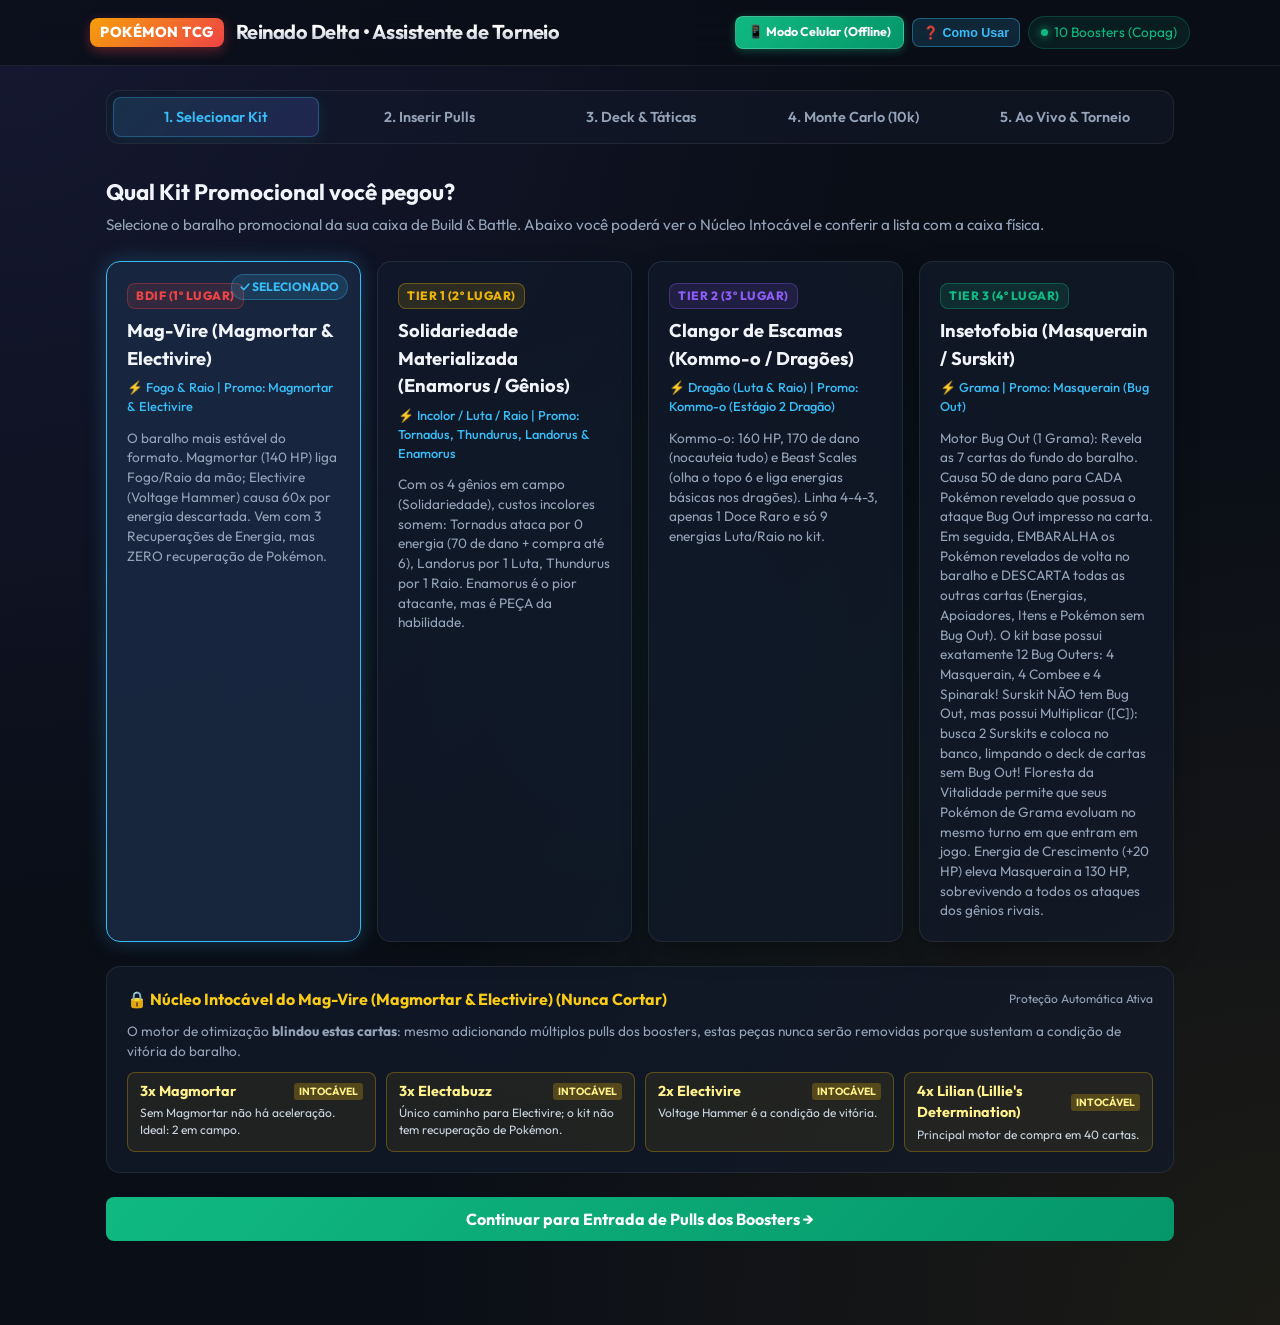
==== commit e23436a6: "v2.1" ====
--- a/app/index.html
+++ b/app/index.html
@@ -59,13 +59,19 @@
     <!-- Stepper Navigation -->
     <nav class="stepper" id="stepperNav">
       <button class="step-tab active" data-step="view-kit" id="tab-kit">
-        <span>1. Selecionar Kit & Núcleo</span>
+        <span>1. Selecionar Kit</span>
       </button>
       <button class="step-tab" data-step="view-pulls" id="tab-pulls">
         <span>2. Inserir Pulls</span>
       </button>
       <button class="step-tab" data-step="view-results" id="tab-results">
-        <span>3. Deck Otimizado & Saúde Anti-Brick</span>
+        <span>3. Deck & Táticas</span>
+      </button>
+      <button class="step-tab" data-step="view-montecarlo" id="tab-montecarlo">
+        <span>4. Monte Carlo (10k)</span>
+      </button>
+      <button class="step-tab" data-step="view-tournament" id="tab-tournament">
+        <span>5. Ao Vivo & Torneio</span>
       </button>
     </nav>
 
@@ -199,8 +205,272 @@
 
       </div>
 
-      <button class="btn-action-primary" style="background:linear-gradient(135deg, #0284c7, #2563eb); margin-top:20px;" onclick="switchStep('view-pulls')">
-        ← Voltar e Ajustar Cartas Abertas
+      <div style="display:flex; gap:12px; margin-top:20px; flex-wrap:wrap;">
+        <button class="btn-action-primary" style="background:#334155; flex:1;" onclick="switchStep('view-pulls')">
+          ← Voltar e Ajustar Pulls
+        </button>
+        <button class="btn-action-primary" style="flex:2;" onclick="switchStep('view-montecarlo')">
+          🎲 Avançar para o Simulador Monte Carlo (10.000 Mãos) →
+        </button>
+      </div>
+    </section>
+
+    <!-- ETAPA 4: SIMULADOR MONTE CARLO -->
+    <section class="section-view" id="view-montecarlo">
+      <div class="section-header">
+        <h2 class="section-title">🎲 Simulador Estocástico Monte Carlo</h2>
+        <p class="section-desc">Submete o seu baralho de 40 cartas a 10.000 compras simuladas em memória, aplicando as regras oficiais de compra, mulligan e separação de 4 prêmios para prever a consistência real na mesa.</p>
+      </div>
+
+      <div class="mc-hero-box">
+        <div class="mc-hero-content">
+          <h3 style="margin:0 0 6px 0; color:#38bdf8; font-size:1.1rem;">Simulação de 10.000 Mãos em Tempo Real</h3>
+          <p style="margin:0; font-size:0.85rem; color:#cbd5e1;">O algoritmo computa a probabilidade empírica de abrir com o seu atacante principal, ter energias ou apoiadores na largada e o risco exato de trancar cartas-chave nos 4 prêmios.</p>
+        </div>
+        <button class="btn-action-primary btn-run-mc" id="btnRunMonteCarlo" onclick="runMonteCarloSimulation()">
+          ⚡ Executar Simulação Monte Carlo (10.000)
+        </button>
+      </div>
+
+      <div id="mcLoading" class="mc-loading-state" style="display:none;">
+        <div class="mc-spinner"></div>
+        <span>Embaralhando e simulando 10.000 partidas virtuais...</span>
+      </div>
+
+      <!-- Container de Resultados do Monte Carlo -->
+      <div id="mcResultsContainer" style="display:none; margin-top:20px;">
+        <div class="mc-stats-grid">
+          <div class="mc-stat-card">
+            <span class="mc-stat-label">🎯 Lead Starter no T1</span>
+            <span class="mc-stat-value" id="mcLeadRate">0%</span>
+            <span class="mc-stat-desc" id="mcLeadDesc">Probabilidade de abrir com o Pokémon de início ideal</span>
+          </div>
+
+          <div class="mc-stat-card">
+            <span class="mc-stat-label">⚡ Ataque Ofensivo T1</span>
+            <span class="mc-stat-value" id="mcT1OffensiveRate">0%</span>
+            <span class="mc-stat-desc">Mão com Lead Starter + Energia Básica simultaneamente</span>
+          </div>
+
+          <div class="mc-stat-card">
+            <span class="mc-stat-label">🔄 Risco de Mulligan</span>
+            <span class="mc-stat-value" id="mcMulliganRate">0%</span>
+            <span class="mc-stat-desc">Chance de comprar mão inicial com ZERO Pokémon básicos</span>
+          </div>
+
+          <div class="mc-stat-card">
+            <span class="mc-stat-label">📖 Apoiador / Busca no T1</span>
+            <span class="mc-stat-value" id="mcSupporterRate">0%</span>
+            <span class="mc-stat-desc">Chance de ter Brock, Lílian ou Poké Pad na mão inicial</span>
+          </div>
+        </div>
+
+        <!-- Médias da Mão Inicial -->
+        <div class="box-panel" style="margin-top:16px;">
+          <h3 class="panel-heading">📊 Composição Média da Mão Inicial (7 Cartas)</h3>
+          <div class="mc-averages-bar">
+            <div class="mc-avg-item">
+              <span class="mc-avg-label">Básicos</span>
+              <span class="mc-avg-val" id="mcAvgBasics">0.0</span>
+            </div>
+            <div class="mc-avg-item">
+              <span class="mc-avg-label">Energias</span>
+              <span class="mc-avg-val" id="mcAvgEnergies">0.0</span>
+            </div>
+            <div class="mc-avg-item">
+              <span class="mc-avg-label">Apoiadores / Outs</span>
+              <span class="mc-avg-val" id="mcAvgSupporters">0.0</span>
+            </div>
+            <div class="mc-avg-item">
+              <span class="mc-avg-label">Tempo Computacional</span>
+              <span class="mc-avg-val" id="mcElapsed">0 ms</span>
+            </div>
+          </div>
+        </div>
+
+        <!-- Matriz de Risco de Prize Bricking -->
+        <div class="box-panel" style="margin-top:16px;">
+          <h3 class="panel-heading">⚠️ Matriz de Risco de Prêmios (Prize Bricking Risk)</h3>
+          <p style="font-size:0.85rem; color:var(--text-muted); margin-bottom:12px;">
+            No pré-lançamento, 4 cartas vão para os prêmios (10% do baralho). Esta tabela indica o risco estatístico de cada peça ficar trancada fora do seu alcance durante a partida:
+          </p>
+          <div class="table-responsive">
+            <table class="mc-prize-table">
+              <thead>
+                <tr>
+                  <th>Carta</th>
+                  <th>Cópias</th>
+                  <th>1+ nos Prêmios</th>
+                  <th>Brick Total (Todas nos Prêmios)</th>
+                  <th>Risco</th>
+                </tr>
+              </thead>
+              <tbody id="mcPrizeTableBody">
+                <!-- Inserido dinamicamente -->
+              </tbody>
+            </table>
+          </div>
+        </div>
+
+        <div style="display:flex; gap:12px; margin-top:20px; flex-wrap:wrap;">
+          <button class="btn-action-primary" style="background:#334155; flex:1;" onclick="switchStep('view-results')">
+            ← Voltar ao Baralho & Matchups
+          </button>
+          <button class="btn-action-primary" style="flex:2;" onclick="switchStep('view-tournament')">
+            ⚔️ Ir para Rastreador ao Vivo & Caderno de Bordo →
+          </button>
+        </div>
+      </div>
+    </section>
+
+    <!-- ETAPA 5: AO VIVO & CADERNO DE BORDO DO TORNEIO -->
+    <section class="section-view" id="view-tournament">
+      <div class="section-header">
+        <h2 class="section-title">⚔️ Assistente de Partida ao Vivo & Estudo de Caso</h2>
+        <p class="section-desc">Mapeie os 4 prêmios na 1ª busca de baralho, conte prêmios restantes durante o jogo e registre cada rodada para compilar seu relatório técnico de torneio.</p>
+      </div>
+
+      <!-- Rastreador de Prêmios ao Vivo -->
+      <div class="box-panel" id="panelLiveChecker">
+        <div class="panel-heading">
+          <span>🎯 Rastreador de Prêmios ao Vivo (Deck & Prize Checker)</span>
+          <button class="btn-reset-small" onclick="resetLiveGame()">🔄 Novo Jogo</button>
+        </div>
+        <p style="font-size:0.85rem; color:var(--text-muted); margin-bottom:12px;">
+          Na 1ª busca do baralho (Brock, Lanterna, Multiplicar ou Ultra Ball), conte suas cartas e marque as 4 cartas ausentes. O assistente avisará na hora se alguma peça essencial foi trancada!
+        </p>
+
+        <!-- Contador Visual de Prêmios Restantes da Partida -->
+        <div class="live-prizes-counter-box">
+          <span class="live-counter-title">Prêmios Restantes para Vencer:</span>
+          <div class="prizes-buttons-row">
+            <button class="btn-prize-pill active" id="prize-pill-4" onclick="setRemainingPrizes(4)">4</button>
+            <button class="btn-prize-pill" id="prize-pill-3" onclick="setRemainingPrizes(3)">3</button>
+            <button class="btn-prize-pill" id="prize-pill-2" onclick="setRemainingPrizes(2)">2</button>
+            <button class="btn-prize-pill" id="prize-pill-1" onclick="setRemainingPrizes(1)">1</button>
+            <button class="btn-prize-pill" id="prize-pill-0" onclick="setRemainingPrizes(0)">🏆 0 (Vitória!)</button>
+          </div>
+        </div>
+
+        <!-- Alertas de Prêmios Identificados -->
+        <div id="livePrizeAlertsContainer" style="margin-top:12px;"></div>
+
+        <!-- Seletor Rápido de Cartas nos Prêmios -->
+        <div style="margin-top:14px;">
+          <div style="display:flex; justify-content:space-between; align-items:center; margin-bottom:8px; flex-wrap:wrap; gap:8px;">
+            <strong style="font-size:0.88rem; color:#f1f5f9;">Cartas do seu Baralho (Toque para alternar nos Prêmios):</strong>
+            <span id="prizesCountBadge" class="deck-count-badge">0 / 4 Prêmios Marcados</span>
+          </div>
+          <div id="liveDeckCheckerGrid" class="live-checker-grid">
+            <!-- Renderizado dinamicamente com botões de toggle -->
+          </div>
+        </div>
+      </div>
+
+      <!-- Formulário de Registro de Rodada -->
+      <div class="box-panel" style="margin-top:20px;">
+        <h3 class="panel-heading">📝 Registrar Rodada do Torneio</h3>
+        <form id="matchForm" onsubmit="handleSaveMatch(event)" class="match-form">
+          <div class="form-row-grid">
+            <div class="form-group">
+              <label>Rodada:</label>
+              <input type="number" id="formRound" min="1" max="10" value="1" required>
+            </div>
+            <div class="form-group">
+              <label>Nome do Oponente:</label>
+              <input type="text" id="formOpponent" placeholder="Ex: Rodrigo" required>
+            </div>
+            <div class="form-group">
+              <label>Kit Rival Enfrentado:</label>
+              <select id="formOpponentKit" required>
+                <option value="magmortar">⚡ Mag-Vire</option>
+                <option value="enamorus">🌪️ Solidariedade (Gênios)</option>
+                <option value="kommo">🐉 Kommo-o (Dragões)</option>
+                <option value="masquerain">🐛 Masquerain (Insetofobia)</option>
+                <option value="outro">🎲 Outro / Híbrido</option>
+              </select>
+            </div>
+            <div class="form-group">
+              <label>Ordem de Turno:</label>
+              <select id="formTurnOrder" required>
+                <option value="1st">1º a Jogar (T1)</option>
+                <option value="2nd">2º a Jogar (T2)</option>
+              </select>
+            </div>
+          </div>
+
+          <div class="form-row-grid" style="margin-top:10px;">
+            <div class="form-group">
+              <label>Resultado:</label>
+              <select id="formResult" required>
+                <option value="win">✅ Vitória</option>
+                <option value="loss">❌ Derrota</option>
+                <option value="tie">🤝 Empate</option>
+              </select>
+            </div>
+            <div class="form-group">
+              <label>Seus Prêmios Pegos (0 a 4):</label>
+              <input type="number" id="formPrizesTaken" min="0" max="4" value="4" required>
+            </div>
+            <div class="form-group">
+              <label>Prêmios do Rival (0 a 4):</label>
+              <input type="number" id="formPrizesConceded" min="0" max="4" value="0" required>
+            </div>
+            <div class="form-group">
+              <label>Duração (minutos):</label>
+              <input type="number" id="formDuration" min="1" max="60" placeholder="20">
+            </div>
+          </div>
+
+          <div class="form-row-grid" style="margin-top:10px;">
+            <div class="form-group" style="grid-column: span 2;">
+              <label>Carta MVP da Partida:</label>
+              <input type="text" id="formMvp" placeholder="Ex: Cacturne DLR 005 ou Lanterna de Aventura">
+            </div>
+            <div class="form-group" style="grid-column: span 2;">
+              <label>Erro Crítico / Principal Aprendizado:</label>
+              <input type="text" id="formCriticalError" placeholder="Ex: Baixei Combee no banco sem precisar; esqueci da fraqueza a Fogo">
+            </div>
+          </div>
+
+          <div class="form-group" style="margin-top:10px;">
+            <label>Observações Táticas da Partida:</label>
+            <textarea id="formNotes" rows="2" placeholder="Ex: Oponente não achou Landorus a tempo. Matei Tornadus no T2 e fechei o jogo no T4."></textarea>
+          </div>
+
+          <button type="submit" class="btn-action-primary" style="margin-top:14px; width:100%;">
+            💾 Salvar Partida no Caderno de Bordo
+          </button>
+        </form>
+      </div>
+
+      <!-- Dashboard do Torneio & Exportador do Caso de Estudo -->
+      <div class="box-panel" style="margin-top:20px;">
+        <div class="panel-heading">
+          <span>📊 Dashboard de Desempenho & Estudo de Caso</span>
+          <div style="display:flex; gap:8px; flex-wrap:wrap;">
+            <button class="btn-clipboard" onclick="copyCaseStudyMarkdown()">📋 Copiar Relatório MD</button>
+            <button class="btn-action-primary" style="padding:6px 14px; font-size:0.8rem;" onclick="downloadCaseStudyMarkdown()">📑 Baixar Relatório (.md)</button>
+          </div>
+        </div>
+
+        <div id="tournamentStatsDashboard" style="margin-bottom:16px;"></div>
+
+        <!-- Lista de Partidas Registradas -->
+        <h4 style="color:#f1f5f9; font-size:0.95rem; margin-bottom:10px;">Partidas Registradas no Evento:</h4>
+        <div id="matchesListContainer">
+          <!-- Renderizado dinamicamente -->
+        </div>
+
+        <div style="margin-top:20px; text-align:right;">
+          <button class="btn-reset-small" style="color:#f87171; border-color:#ef444455;" onclick="clearTournamentData()">
+            🗑️ Limpar Todos os Registros do Torneio
+          </button>
+        </div>
+      </div>
+
+      <button class="btn-action-primary" style="background:#334155; margin-top:20px;" onclick="switchStep('view-results')">
+        ← Voltar ao Baralho & Táticas
       </button>
     </section>
 
--- a/app/style.css
+++ b/app/style.css
@@ -1434,4 +1434,460 @@
   }
 }
 
-
+/* =====================================================================
+   ETAPA 4: SIMULADOR MONTE CARLO (ESTILOS MODERNOS & RESPONSIVOS)
+   ===================================================================== */
+.mc-hero-box {
+  background: linear-gradient(135deg, rgba(14, 165, 233, 0.12), rgba(99, 102, 241, 0.1));
+  border: 1px solid rgba(56, 189, 248, 0.3);
+  border-radius: var(--radius-md);
+  padding: 1.25rem 1.5rem;
+  display: flex;
+  justify-content: space-between;
+  align-items: center;
+  gap: 16px;
+  margin-bottom: 1.5rem;
+  flex-wrap: wrap;
+}
+
+.mc-hero-content {
+  flex: 1;
+  min-width: 250px;
+}
+
+.btn-run-mc {
+  background: linear-gradient(135deg, #0284c7, #6366f1) !important;
+  box-shadow: 0 4px 14px rgba(2, 132, 199, 0.4);
+  font-weight: 700;
+  padding: 12px 20px;
+  white-space: nowrap;
+}
+
+.mc-loading-state {
+  display: flex;
+  flex-direction: column;
+  align-items: center;
+  justify-content: center;
+  padding: 2.5rem;
+  gap: 12px;
+  color: #38bdf8;
+  font-weight: 600;
+}
+
+.mc-spinner {
+  width: 36px;
+  height: 36px;
+  border: 3px solid rgba(56, 189, 248, 0.2);
+  border-top-color: #38bdf8;
+  border-radius: 50%;
+  animation: mcSpin 0.7s linear infinite;
+}
+
+@keyframes mcSpin {
+  to { transform: rotate(360deg); }
+}
+
+.mc-stats-grid {
+  display: grid;
+  grid-template-columns: repeat(auto-fit, minmax(210px, 1fr));
+  gap: 14px;
+  margin-bottom: 1rem;
+}
+
+.mc-stat-card {
+  background: var(--bg-card);
+  border: 1px solid var(--border-subtle);
+  border-radius: var(--radius-md);
+  padding: 14px 16px;
+  display: flex;
+  flex-direction: column;
+  gap: 6px;
+  box-shadow: 0 2px 8px rgba(0, 0, 0, 0.2);
+  position: relative;
+  overflow: hidden;
+}
+
+.mc-stat-card::before {
+  content: "";
+  position: absolute;
+  top: 0;
+  left: 0;
+  width: 4px;
+  height: 100%;
+  background: #38bdf8;
+}
+
+.mc-stat-label {
+  font-size: 0.8rem;
+  color: var(--text-muted);
+  text-transform: uppercase;
+  font-weight: 700;
+  letter-spacing: 0.5px;
+}
+
+.mc-stat-value {
+  font-size: 1.8rem;
+  font-weight: 800;
+  color: #f8fafc;
+  font-family: 'JetBrains Mono', monospace;
+  line-height: 1.1;
+}
+
+.mc-stat-desc {
+  font-size: 0.76rem;
+  color: #94a3b8;
+  line-height: 1.35;
+}
+
+.mc-averages-bar {
+  display: grid;
+  grid-template-columns: repeat(auto-fit, minmax(130px, 1fr));
+  gap: 10px;
+  margin-top: 10px;
+}
+
+.mc-avg-item {
+  background: rgba(15, 23, 42, 0.6);
+  border: 1px solid rgba(255, 255, 255, 0.06);
+  border-radius: var(--radius-sm);
+  padding: 10px 12px;
+  text-align: center;
+}
+
+.mc-avg-label {
+  display: block;
+  font-size: 0.72rem;
+  color: var(--text-muted);
+  text-transform: uppercase;
+}
+
+.mc-avg-val {
+  display: block;
+  font-size: 1.25rem;
+  font-weight: 700;
+  color: #38bdf8;
+  font-family: 'JetBrains Mono', monospace;
+  margin-top: 2px;
+}
+
+.mc-prize-table {
+  width: 100%;
+  border-collapse: collapse;
+  font-size: 0.85rem;
+}
+
+.mc-prize-table th {
+  background: rgba(15, 23, 42, 0.9);
+  color: #94a3b8;
+  padding: 10px 12px;
+  text-align: left;
+  border-bottom: 2px solid var(--border-subtle);
+  font-size: 0.76rem;
+  text-transform: uppercase;
+  letter-spacing: 0.5px;
+}
+
+.mc-prize-table td {
+  padding: 10px 12px;
+  border-bottom: 1px solid rgba(255, 255, 255, 0.05);
+  color: #e2e8f0;
+}
+
+.mc-prize-table tr:hover {
+  background: rgba(56, 189, 248, 0.04);
+}
+
+.risk-badge {
+  display: inline-block;
+  padding: 3px 8px;
+  border-radius: 9999px;
+  font-size: 0.7rem;
+  font-weight: 700;
+  text-transform: uppercase;
+}
+
+.risk-safe {
+  background: rgba(16, 185, 129, 0.15);
+  color: #34d399;
+  border: 1px solid rgba(16, 185, 129, 0.4);
+}
+
+.risk-warning {
+  background: rgba(245, 158, 11, 0.15);
+  color: #fbbf24;
+  border: 1px solid rgba(245, 158, 11, 0.4);
+}
+
+.risk-danger {
+  background: rgba(239, 68, 68, 0.15);
+  color: #f87171;
+  border: 1px solid rgba(239, 68, 68, 0.4);
+}
+
+/* =====================================================================
+   ETAPA 5: AO VIVO & CADERNO DE BORDO DO TORNEIO (ESTILOS)
+   ===================================================================== */
+.btn-reset-small {
+  background: transparent;
+  border: 1px solid rgba(255, 255, 255, 0.15);
+  color: #94a3b8;
+  border-radius: var(--radius-sm);
+  padding: 4px 10px;
+  font-size: 0.75rem;
+  cursor: pointer;
+  transition: var(--transition);
+}
+
+.btn-reset-small:hover {
+  color: #fff;
+  border-color: #38bdf8;
+  background: rgba(56, 189, 248, 0.1);
+}
+
+.live-prizes-counter-box {
+  background: rgba(15, 23, 42, 0.7);
+  border: 1px solid var(--border-subtle);
+  border-radius: var(--radius-md);
+  padding: 12px 16px;
+  margin-bottom: 14px;
+  display: flex;
+  align-items: center;
+  justify-content: space-between;
+  flex-wrap: wrap;
+  gap: 12px;
+}
+
+.live-counter-title {
+  font-size: 0.88rem;
+  color: #cbd5e1;
+  font-weight: 600;
+}
+
+.prizes-buttons-row {
+  display: flex;
+  gap: 8px;
+}
+
+.btn-prize-pill {
+  width: 42px;
+  height: 42px;
+  border-radius: 50%;
+  border: 1px solid var(--border-subtle);
+  background: var(--bg-card);
+  color: #cbd5e1;
+  font-weight: 700;
+  font-size: 1rem;
+  cursor: pointer;
+  transition: var(--transition);
+}
+
+.btn-prize-pill#prize-pill-0 {
+  width: auto;
+  border-radius: 9999px;
+  padding: 0 14px;
+}
+
+.btn-prize-pill:hover {
+  border-color: #38bdf8;
+  color: #fff;
+}
+
+.btn-prize-pill.active {
+  background: linear-gradient(135deg, #0284c7, #2563eb);
+  border-color: #38bdf8;
+  color: #fff;
+  box-shadow: 0 0 10px rgba(56, 189, 248, 0.4);
+}
+
+.live-checker-grid {
+  display: grid;
+  grid-template-columns: repeat(auto-fill, minmax(180px, 1fr));
+  gap: 8px;
+  max-height: 320px;
+  overflow-y: auto;
+  padding-right: 4px;
+}
+
+.live-card-toggle {
+  background: rgba(15, 23, 42, 0.8);
+  border: 1px solid var(--border-subtle);
+  border-radius: var(--radius-sm);
+  padding: 8px 10px;
+  display: flex;
+  align-items: center;
+  justify-content: space-between;
+  gap: 8px;
+  font-size: 0.82rem;
+  cursor: pointer;
+  transition: var(--transition);
+  user-select: none;
+}
+
+.live-card-toggle:hover {
+  border-color: rgba(56, 189, 248, 0.5);
+}
+
+.live-card-toggle.is-prized {
+  background: rgba(239, 68, 68, 0.12);
+  border-color: rgba(239, 68, 68, 0.6);
+  box-shadow: 0 0 8px rgba(239, 68, 68, 0.2);
+}
+
+.live-card-name {
+  color: #f1f5f9;
+  font-weight: 500;
+  white-space: nowrap;
+  overflow: hidden;
+  text-overflow: ellipsis;
+  flex: 1;
+}
+
+.live-card-badge {
+  font-size: 0.72rem;
+  padding: 2px 6px;
+  border-radius: 4px;
+  background: rgba(255, 255, 255, 0.08);
+  color: #94a3b8;
+  font-family: 'JetBrains Mono', monospace;
+}
+
+.live-card-toggle.is-prized .live-card-badge {
+  background: #ef4444;
+  color: #fff;
+}
+
+/* Match Form */
+.match-form {
+  margin-top: 10px;
+}
+
+.form-row-grid {
+  display: grid;
+  grid-template-columns: repeat(auto-fit, minmax(140px, 1fr));
+  gap: 12px;
+}
+
+.form-group {
+  display: flex;
+  flex-direction: column;
+  gap: 6px;
+}
+
+.form-group label {
+  font-size: 0.78rem;
+  color: #94a3b8;
+  font-weight: 600;
+}
+
+.form-group input,
+.form-group select,
+.form-group textarea {
+  background: rgba(10, 14, 23, 0.8);
+  border: 1px solid var(--border-subtle);
+  border-radius: var(--radius-sm);
+  color: #f1f5f9;
+  padding: 10px 12px;
+  font-family: inherit;
+  font-size: 0.88rem;
+  transition: var(--transition);
+}
+
+.form-group input:focus,
+.form-group select:focus,
+.form-group textarea:focus {
+  outline: none;
+  border-color: #38bdf8;
+  box-shadow: 0 0 8px rgba(56, 189, 248, 0.25);
+}
+
+/* Tournament Dashboard & Records */
+.tournament-summary-grid {
+  display: grid;
+  grid-template-columns: repeat(auto-fit, minmax(140px, 1fr));
+  gap: 10px;
+  margin-bottom: 16px;
+}
+
+.summary-metric-card {
+  background: rgba(15, 23, 42, 0.6);
+  border: 1px solid var(--border-subtle);
+  border-radius: var(--radius-sm);
+  padding: 12px;
+  text-align: center;
+}
+
+.summary-metric-title {
+  font-size: 0.72rem;
+  color: var(--text-muted);
+  text-transform: uppercase;
+}
+
+.summary-metric-value {
+  font-size: 1.5rem;
+  font-weight: 800;
+  color: #38bdf8;
+  font-family: 'JetBrains Mono', monospace;
+  margin-top: 2px;
+}
+
+.match-record-card {
+  background: rgba(15, 23, 42, 0.75);
+  border: 1px solid var(--border-subtle);
+  border-left: 4px solid #38bdf8;
+  border-radius: var(--radius-sm);
+  padding: 12px 14px;
+  margin-bottom: 10px;
+  display: flex;
+  flex-direction: column;
+  gap: 6px;
+}
+
+.match-record-card.win {
+  border-left-color: #10b981;
+}
+
+.match-record-card.loss {
+  border-left-color: #ef4444;
+}
+
+.match-record-card.tie {
+  border-left-color: #f59e0b;
+}
+
+.match-record-header {
+  display: flex;
+  justify-content: space-between;
+  align-items: center;
+  flex-wrap: wrap;
+  gap: 8px;
+}
+
+.match-record-title {
+  font-weight: 700;
+  font-size: 0.95rem;
+  color: #f1f5f9;
+}
+
+.match-record-meta {
+  font-size: 0.78rem;
+  color: #94a3b8;
+  display: flex;
+  gap: 12px;
+  flex-wrap: wrap;
+}
+
+.btn-delete-match {
+  background: transparent;
+  border: none;
+  color: #64748b;
+  cursor: pointer;
+  font-size: 0.85rem;
+  padding: 2px 6px;
+}
+
+.btn-delete-match:hover {
+  color: #ef4444;
+}
+
+
+
